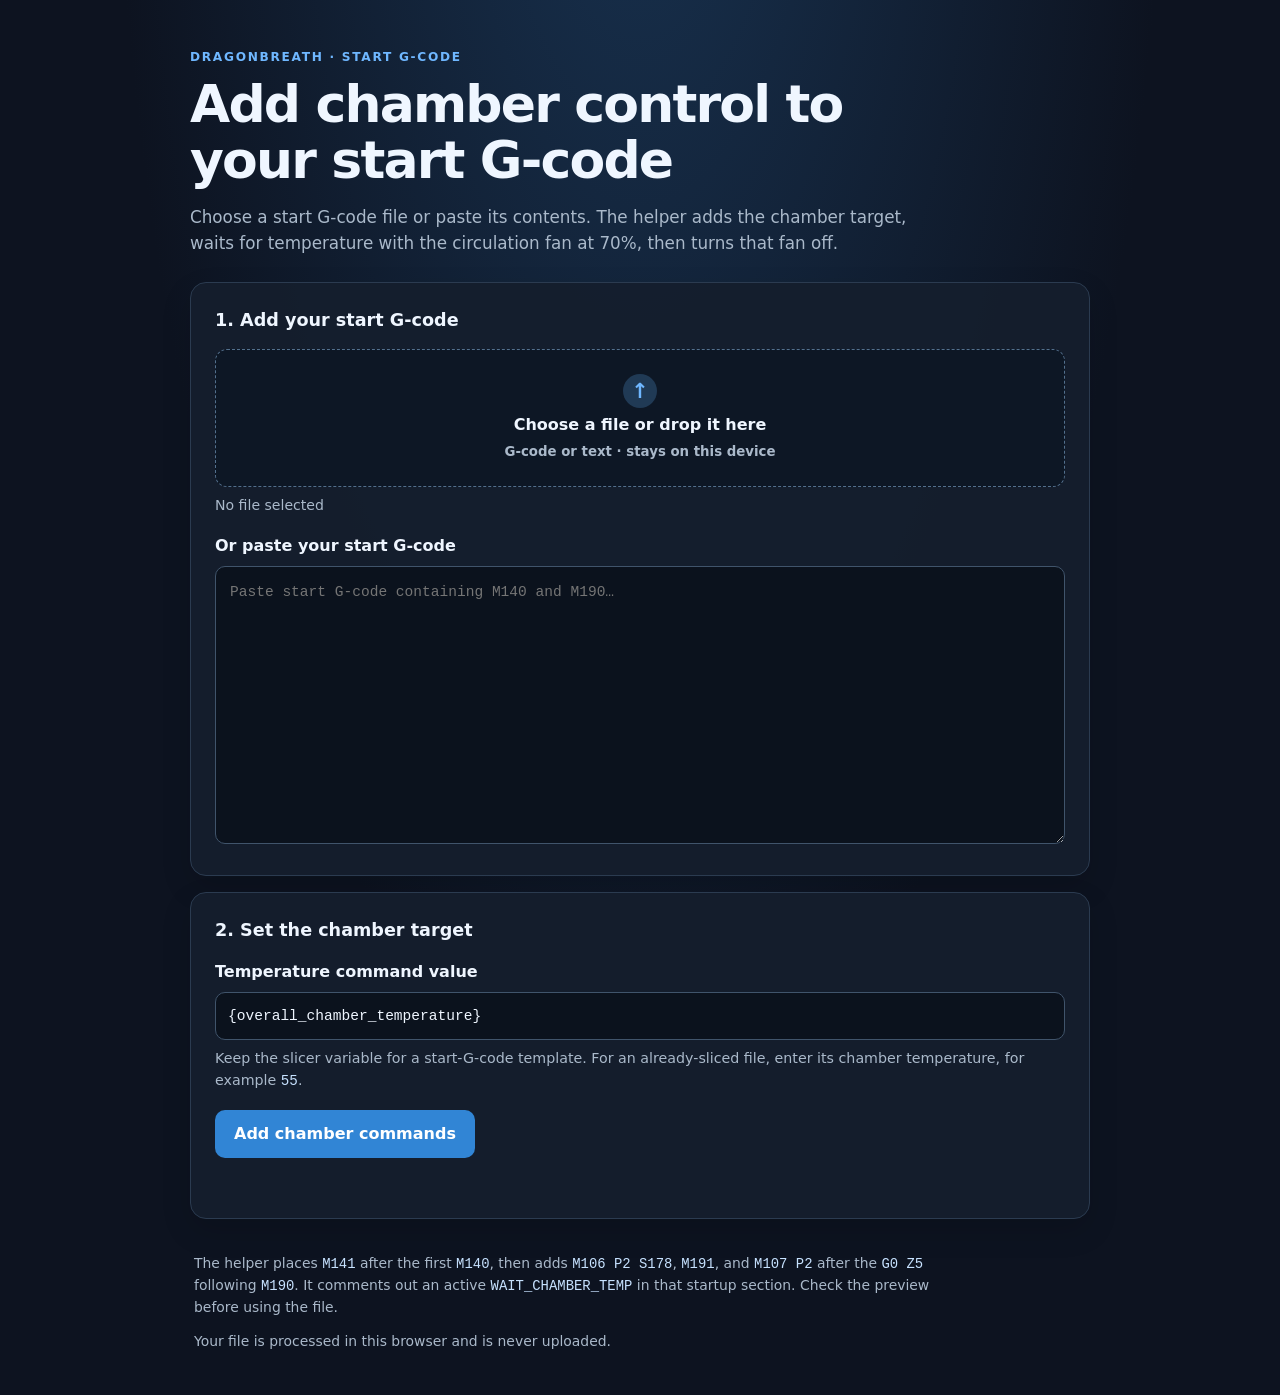
==== tools/start-gcode-helper/index.html @ eaed714d "feat(tools): add start g-code chamber helper" ====
<!doctype html>
<html lang="en">
<head>
  <meta charset="utf-8">
  <meta name="viewport" content="width=device-width, initial-scale=1">
  <meta name="theme-color" content="#111827">
  <title>DragonBreath Start G-code Helper</title>
  <link rel="stylesheet" href="style.css">
</head>
<body>
  <main class="shell">
    <header>
      <p class="eyebrow">DRAGONBREATH · START G-CODE</p>
      <h1>Add chamber control to your start G-code</h1>
      <p class="intro">Choose a start G-code file or paste its contents. The helper adds the chamber target, waits for temperature with the circulation fan at 70%, then turns that fan off.</p>
    </header>

    <section class="card" aria-labelledby="upload-title">
      <h2 id="upload-title">1. Add your start G-code</h2>
      <label class="dropzone" id="dropzone" for="file-input">
        <span class="upload-icon" aria-hidden="true">↑</span>
        <span><strong>Choose a file</strong> or drop it here</span>
        <small>G-code or text · stays on this device</small>
      </label>
      <input id="file-input" type="file" accept=".gcode,.gco,.g,.gc,.txt,text/plain">
      <p id="filename" class="filename" aria-live="polite">No file selected</p>
      <label for="source">Or paste your start G-code</label>
      <textarea id="source" rows="11" spellcheck="false" placeholder="Paste start G-code containing M140 and M190…"></textarea>
    </section>

    <section class="card settings" aria-labelledby="settings-title">
      <h2 id="settings-title">2. Set the chamber target</h2>
      <label for="target">Temperature command value</label>
      <input id="target" type="text" value="{overall_chamber_temperature}" autocomplete="off" spellcheck="false">
      <p class="hint">Keep the slicer variable for a start-G-code template. For an already-sliced file, enter its chamber temperature, for example <code>55</code>.</p>
      <button id="process" type="button">Add chamber commands</button>
      <p id="status" role="status" aria-live="polite"></p>
    </section>

    <section class="card result" id="result-card" hidden aria-labelledby="result-title">
      <div class="result-heading">
        <div><h2 id="result-title">3. Review and download</h2><p id="result-summary" class="hint"></p></div>
        <button id="download" class="secondary" type="button">Download updated G-code</button>
      </div>
      <textarea id="output" rows="16" spellcheck="false" aria-label="Updated G-code preview"></textarea>
    </section>

    <footer>
      <p>The helper places <code>M141</code> after the first <code>M140</code>, then adds <code>M106 P2 S178</code>, <code>M191</code>, and <code>M107 P2</code> after the <code>G0 Z5</code> following <code>M190</code>. It comments out an active <code>WAIT_CHAMBER_TEMP</code> in that startup section. Check the preview before using the file.</p>
      <p>Your file is processed in this browser and is never uploaded.</p>
    </footer>
  </main>
  <script src="processor.js"></script>
  <script src="app.js"></script>
</body>
</html>
---- tools/start-gcode-helper/style.css ----
:root {
  color-scheme: dark;
  --bg: #0d1320;
  --card: #151e2d;
  --border: #2b3b50;
  --text: #eff6ff;
  --muted: #aab9ca;
  --blue: #6fb7ff;
  --blue-dark: #123d65;
  --red: #ffb3ad;
}

* { box-sizing: border-box; }
body {
  margin: 0;
  background: radial-gradient(ellipse at 50% -20%, #183250 0, var(--bg) 58%);
  color: var(--text);
  font: 16px/1.5 system-ui, -apple-system, BlinkMacSystemFont, "Segoe UI", sans-serif;
}
.shell { width: min(900px, calc(100% - 32px)); margin: 0 auto; padding: 48px 0 32px; }
header { margin: 0 0 26px; }
.eyebrow { margin: 0 0 10px; color: var(--blue); font-size: .76rem; font-weight: 800; letter-spacing: .14em; }
h1 { max-width: 740px; margin: 0; font-size: clamp(2rem, 6vw, 3.25rem); line-height: 1.08; letter-spacing: -.035em; }
.intro { max-width: 720px; color: var(--muted); font-size: 1.05rem; }
.card { margin: 16px 0; padding: 24px; background: color-mix(in srgb, var(--card) 94%, transparent); border: 1px solid var(--border); border-radius: 16px; box-shadow: 0 12px 30px #0002; }
h2 { margin: 0 0 16px; font-size: 1.1rem; }
label { display: block; margin: 14px 0 8px; font-weight: 650; }
.dropzone { display: grid; min-height: 138px; place-content: center; justify-items: center; gap: 5px; border: 1px dashed #53708d; border-radius: 12px; background: #0d1725; cursor: pointer; text-align: center; }
.dropzone:hover, .dropzone.dragover { border-color: var(--blue); background: #10233a; }
.dropzone small, .hint, .filename { color: var(--muted); }
.upload-icon { display: grid; width: 34px; height: 34px; place-items: center; border-radius: 50%; background: #203a55; color: var(--blue); font-size: 1.3rem; }
#file-input { position: absolute; width: 1px; height: 1px; overflow: hidden; clip: rect(0, 0, 0, 0); }
#file-input:focus-visible + * { outline: 2px solid var(--blue); }
.filename { min-height: 1.5em; margin: 7px 0 18px; font-size: .88rem; }
textarea, input[type="text"] { width: 100%; border: 1px solid #40546b; border-radius: 10px; background: #0b121d; color: var(--text); font: .91rem/1.55 ui-monospace, SFMono-Regular, Consolas, monospace; }
textarea { min-height: 190px; resize: vertical; padding: 14px; tab-size: 2; }
input[type="text"] { padding: 12px; }
textarea:focus, input:focus { outline: 2px solid #559ee3; outline-offset: 1px; }
.hint { margin: 8px 0 18px; font-size: .89rem; }
code { color: #c7e2ff; }
button { min-height: 46px; padding: 11px 18px; border: 1px solid transparent; border-radius: 10px; background: #3185d5; color: white; font: inherit; font-weight: 750; cursor: pointer; }
button:hover { background: #4499e9; }
button:focus-visible { outline: 3px solid #b5dcff; outline-offset: 2px; }
button.secondary { border-color: #55718d; background: #20344a; }
button.secondary:hover { background: #2b4967; }
#status { min-height: 1.5em; margin: 12px 0 0; color: #a5e5bd; }
#status.error { color: var(--red); }
.result-heading { display: flex; align-items: start; justify-content: space-between; gap: 16px; margin-bottom: 12px; }
.result-heading h2, .result-heading p { margin-top: 0; }
.result-heading p { margin-bottom: 0; }
.result textarea { min-height: 290px; }
footer { max-width: 760px; padding: 4px 4px 0; color: var(--muted); font-size: .87rem; }
footer p + p { margin-top: 6px; }
[hidden] { display: none !important; }
@media (max-width: 640px) {
  .shell { padding-top: 30px; }
  .card { padding: 18px; }
  .result-heading { display: block; }
  .result-heading button { width: 100%; margin-top: 14px; }
}
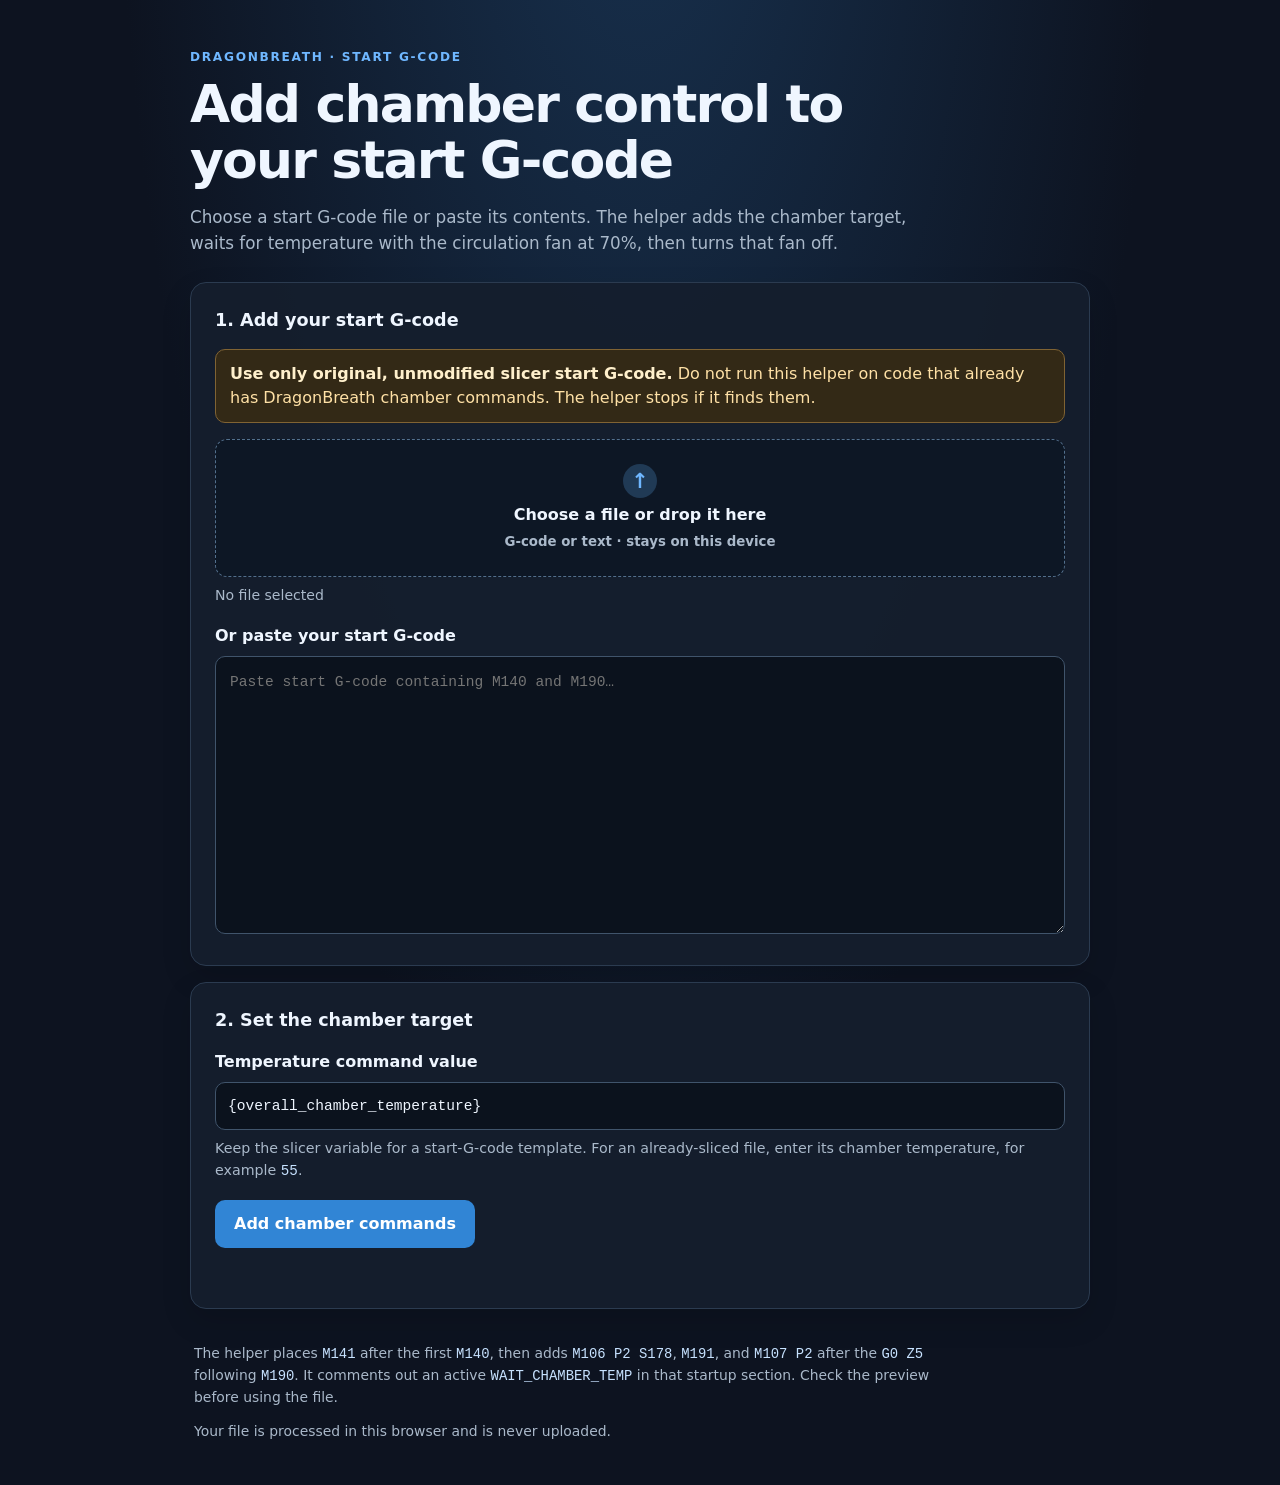
==== commit d0b702dd: "fix(tools): require original start g-code" ====
--- a/tools/start-gcode-helper/index.html
+++ b/tools/start-gcode-helper/index.html
@@ -17,6 +17,7 @@
 
     <section class="card" aria-labelledby="upload-title">
       <h2 id="upload-title">1. Add your start G-code</h2>
+      <p class="warning"><strong>Use only original, unmodified slicer start G-code.</strong> Do not run this helper on code that already has DragonBreath chamber commands. The helper stops if it finds them.</p>
       <label class="dropzone" id="dropzone" for="file-input">
         <span class="upload-icon" aria-hidden="true">↑</span>
         <span><strong>Choose a file</strong> or drop it here</span>
--- a/tools/start-gcode-helper/style.css
+++ b/tools/start-gcode-helper/style.css
@@ -37,6 +37,8 @@
 input[type="text"] { padding: 12px; }
 textarea:focus, input:focus { outline: 2px solid #559ee3; outline-offset: 1px; }
 .hint { margin: 8px 0 18px; font-size: .89rem; }
+.warning { margin: 0 0 16px; padding: 12px 14px; border: 1px solid #806333; border-radius: 10px; background: #332916; color: #ffe1a6; }
+.warning strong { color: #fff0cc; }
 code { color: #c7e2ff; }
 button { min-height: 46px; padding: 11px 18px; border: 1px solid transparent; border-radius: 10px; background: #3185d5; color: white; font: inherit; font-weight: 750; cursor: pointer; }
 button:hover { background: #4499e9; }
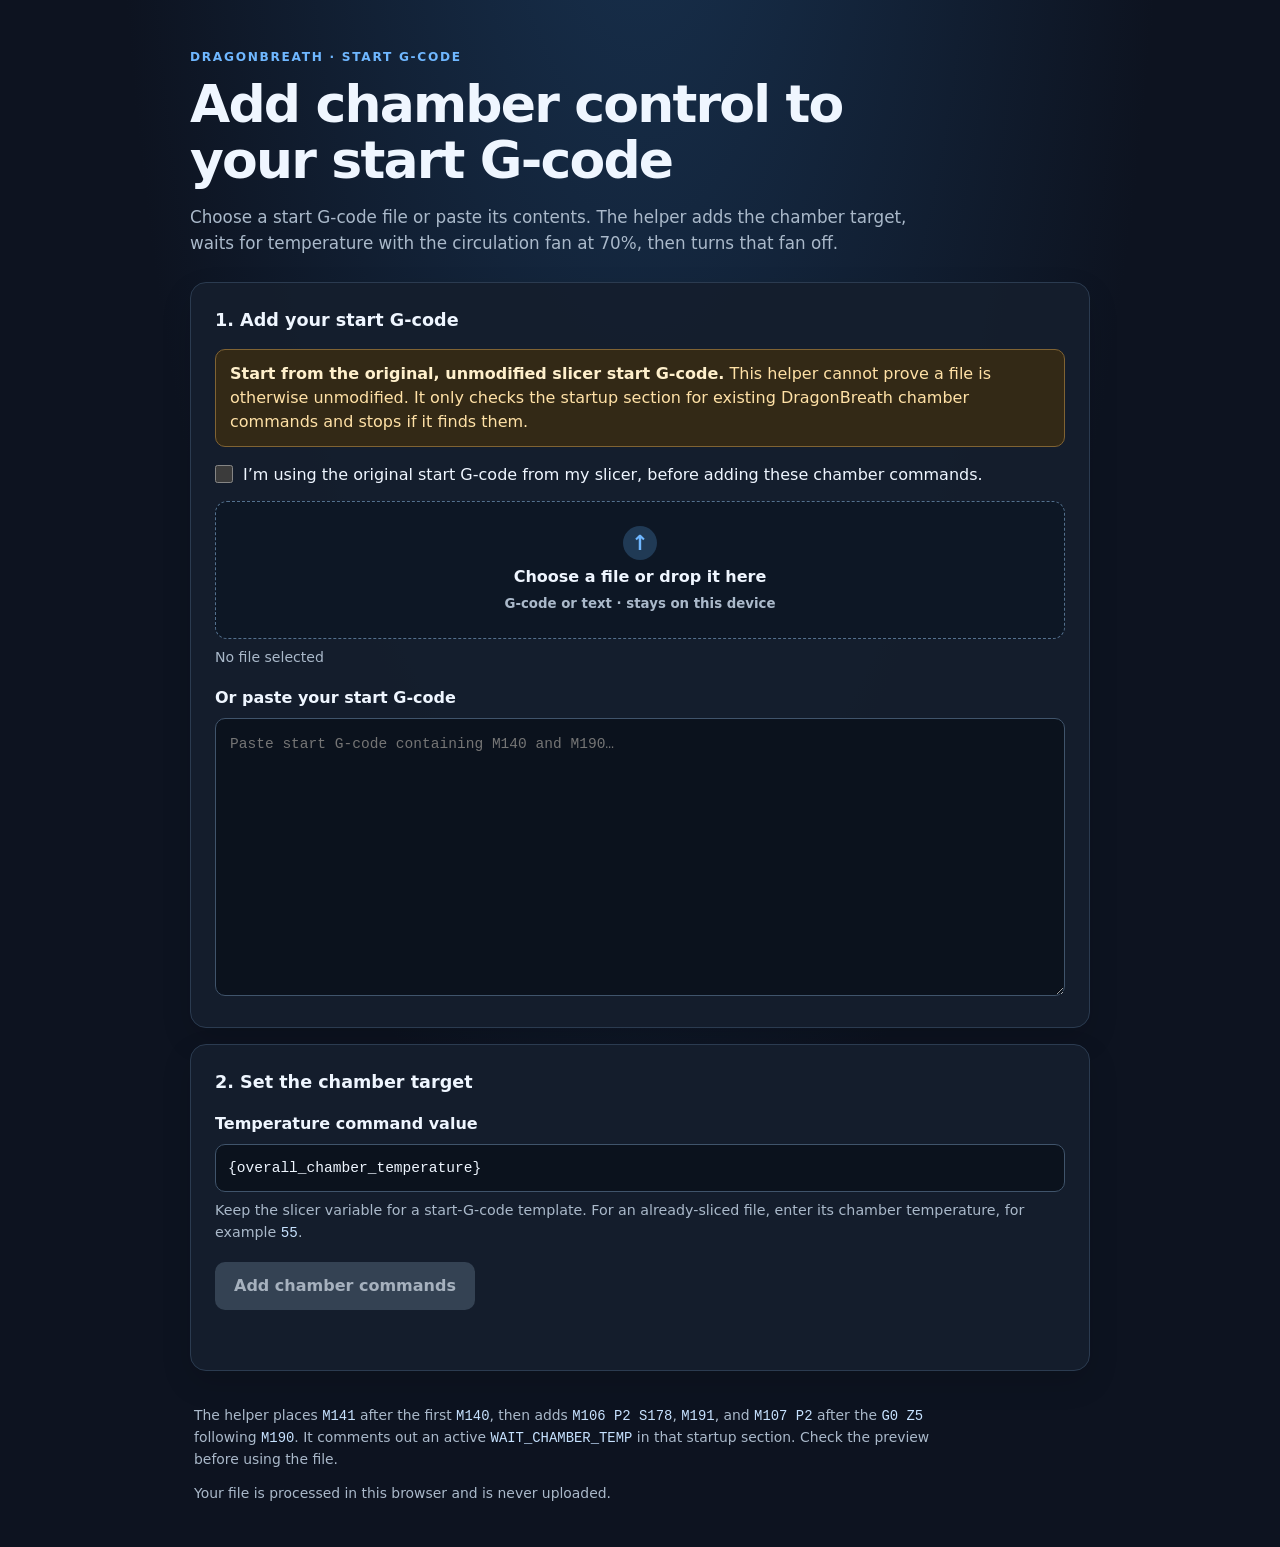
==== commit 772790ff: "docs(tools): clarify startup input limits" ====
--- a/tools/start-gcode-helper/index.html
+++ b/tools/start-gcode-helper/index.html
@@ -17,7 +17,8 @@
 
     <section class="card" aria-labelledby="upload-title">
       <h2 id="upload-title">1. Add your start G-code</h2>
-      <p class="warning"><strong>Use only original, unmodified slicer start G-code.</strong> Do not run this helper on code that already has DragonBreath chamber commands. The helper stops if it finds them.</p>
+      <p class="warning"><strong>Start from the original, unmodified slicer start G-code.</strong> This helper cannot prove a file is otherwise unmodified. It only checks the startup section for existing DragonBreath chamber commands and stops if it finds them.</p>
+      <label class="confirm-original"><input id="confirm-original" type="checkbox"> I’m using the original start G-code from my slicer, before adding these chamber commands.</label>
       <label class="dropzone" id="dropzone" for="file-input">
         <span class="upload-icon" aria-hidden="true">↑</span>
         <span><strong>Choose a file</strong> or drop it here</span>
@@ -34,7 +35,7 @@
       <label for="target">Temperature command value</label>
       <input id="target" type="text" value="{overall_chamber_temperature}" autocomplete="off" spellcheck="false">
       <p class="hint">Keep the slicer variable for a start-G-code template. For an already-sliced file, enter its chamber temperature, for example <code>55</code>.</p>
-      <button id="process" type="button">Add chamber commands</button>
+      <button id="process" type="button" disabled>Add chamber commands</button>
       <p id="status" role="status" aria-live="polite"></p>
     </section>
 
--- a/tools/start-gcode-helper/style.css
+++ b/tools/start-gcode-helper/style.css
@@ -39,6 +39,9 @@
 .hint { margin: 8px 0 18px; font-size: .89rem; }
 .warning { margin: 0 0 16px; padding: 12px 14px; border: 1px solid #806333; border-radius: 10px; background: #332916; color: #ffe1a6; }
 .warning strong { color: #fff0cc; }
+.confirm-original { display: flex; align-items: start; gap: 10px; margin: 0 0 12px; font-weight: 500; }
+.confirm-original input { width: 18px; height: 18px; flex: 0 0 auto; margin: 2px 0 0; accent-color: #3185d5; }
+button:disabled { background: #344253; color: #a6b1be; cursor: not-allowed; }
 code { color: #c7e2ff; }
 button { min-height: 46px; padding: 11px 18px; border: 1px solid transparent; border-radius: 10px; background: #3185d5; color: white; font: inherit; font-weight: 750; cursor: pointer; }
 button:hover { background: #4499e9; }
